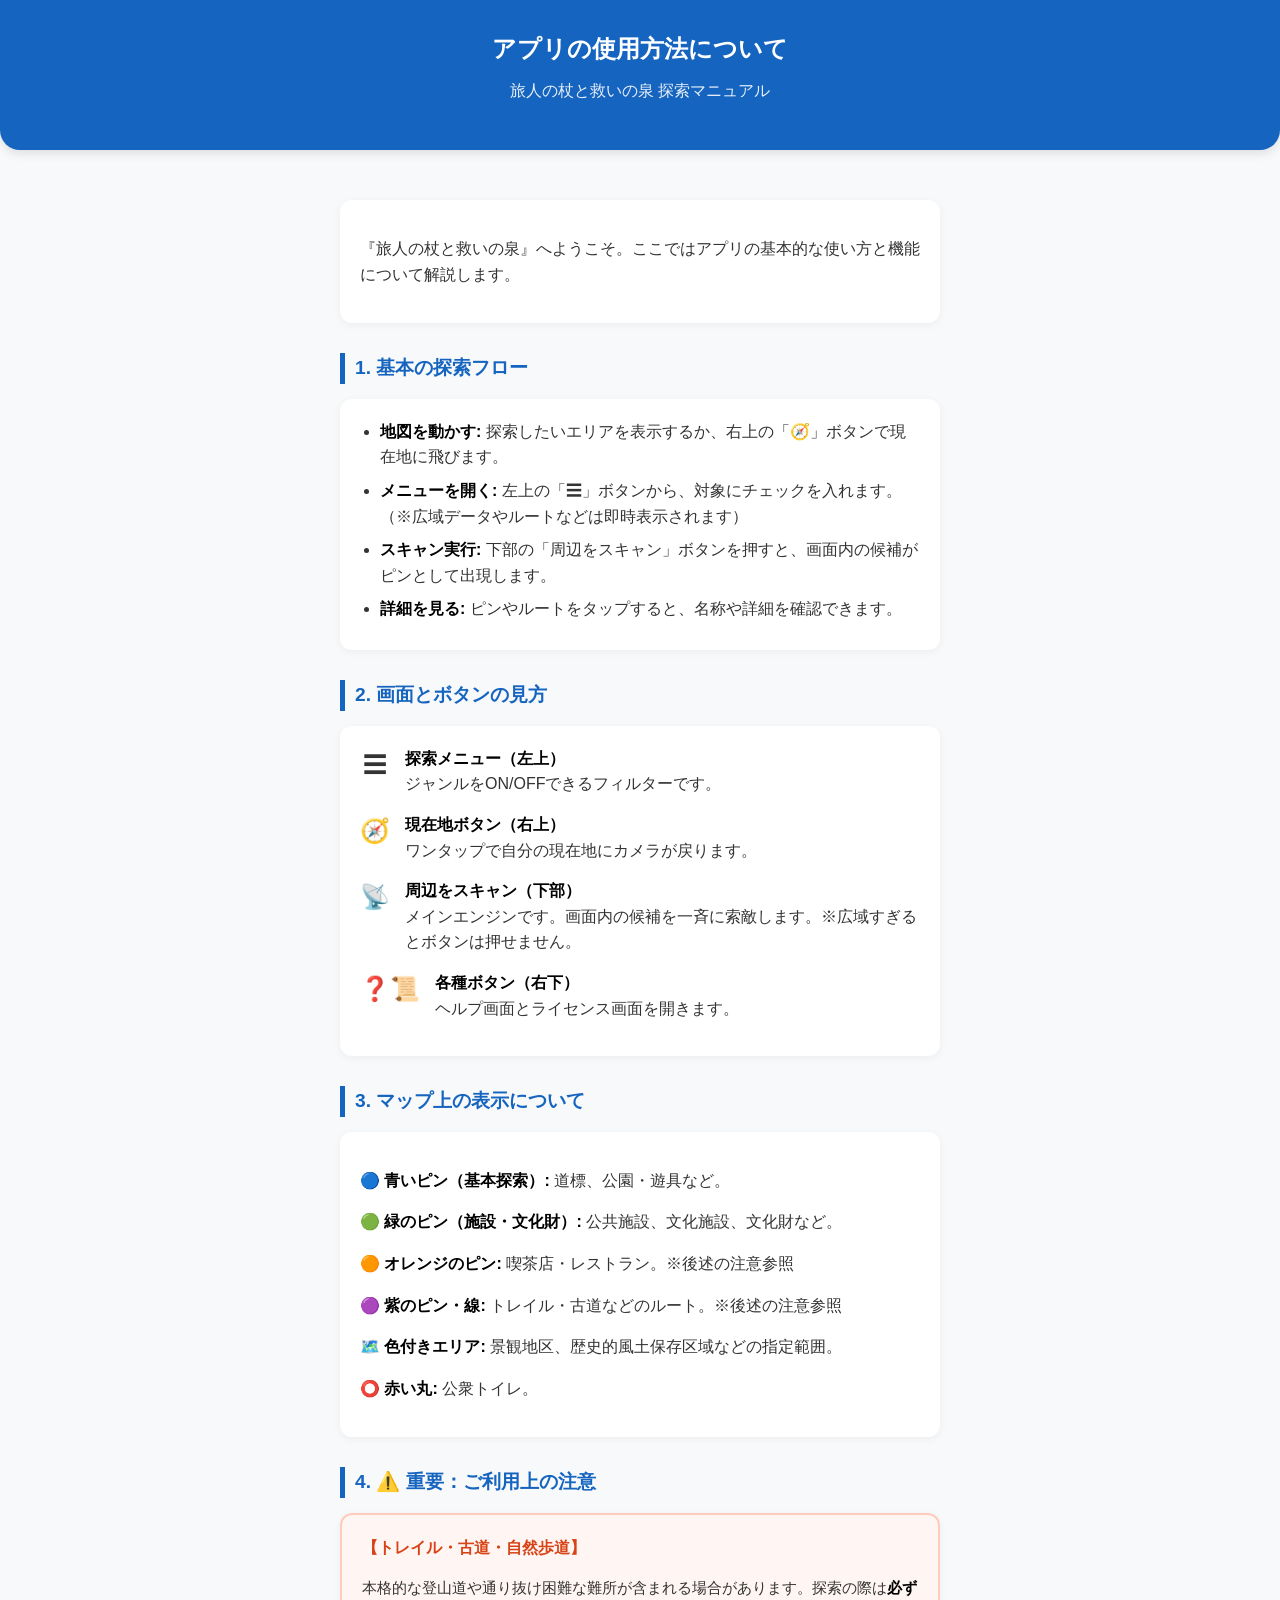
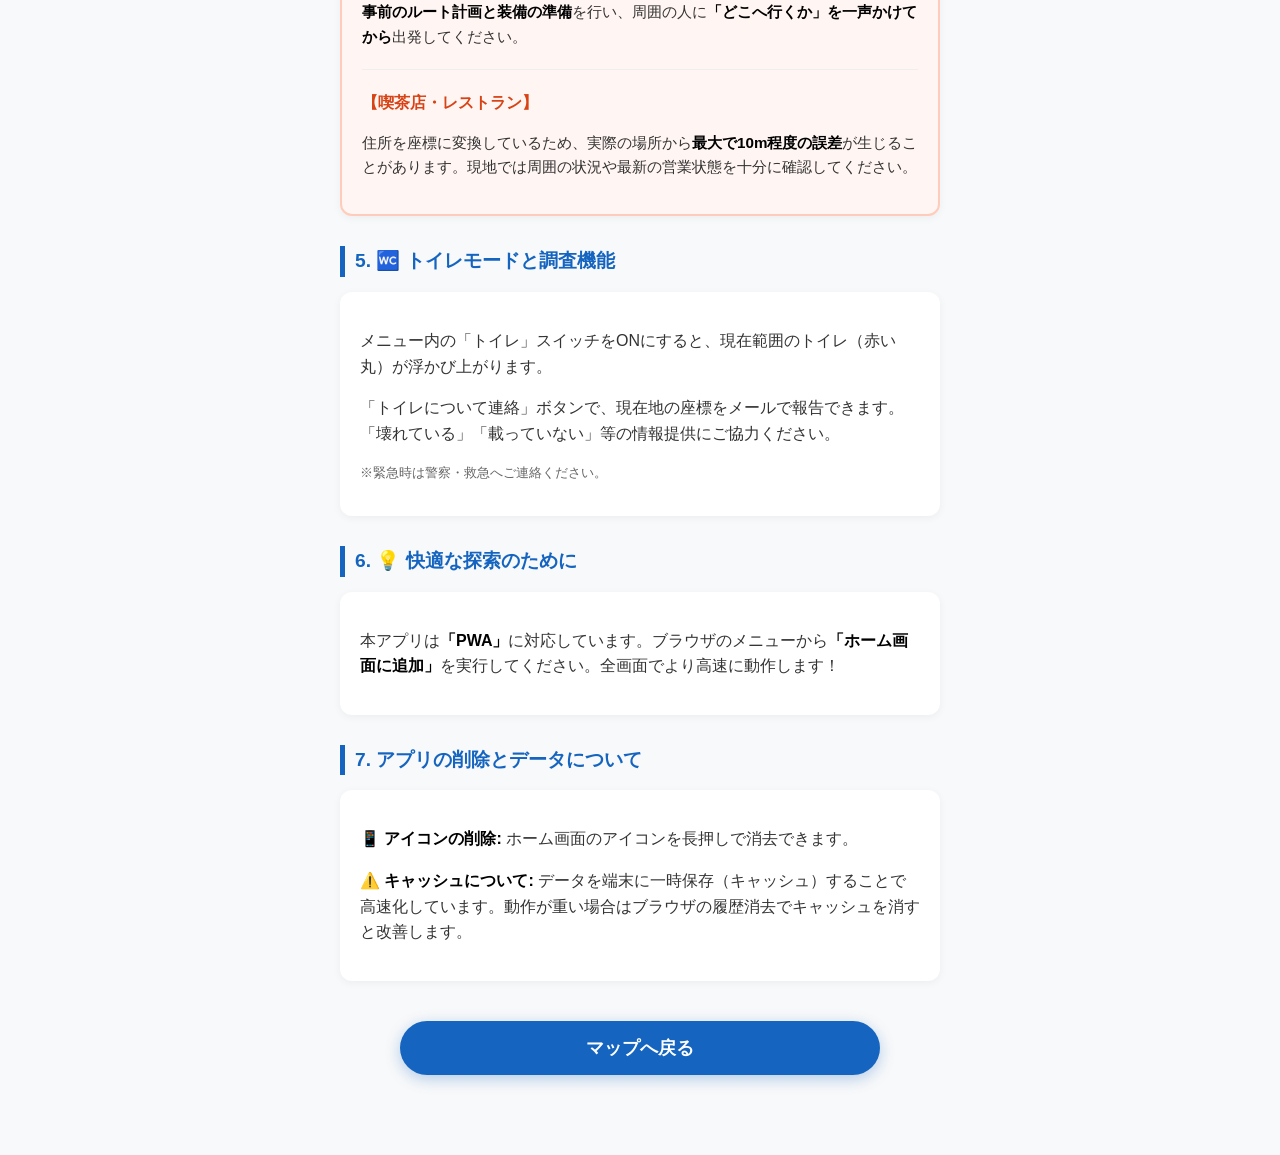
==== help.html @ 1cf86446 "Add files via upload" ====
<!DOCTYPE html>
<html lang="ja">
<head>
    <meta charset="UTF-8">
    <meta name="viewport" content="width=device-width, initial-scale=1.0, maximum-scale=1.0, user-scalable=no">
    <title>アプリの使用方法について - 旅人の杖と救いの泉</title>
    <style>
        :root {
            --primary-color: #1565C0;
            --accent-color: #E65100;
            --bg-color: #f8f9fa;
            --card-bg: #ffffff;
            --text-color: #333;
        }
        body {
            font-family: 'Helvetica Neue', Arial, 'Hiragino Kaku Gothic ProN', 'Hiragino Sans', Meiryo, sans-serif;
            line-height: 1.6;
            color: var(--text-color);
            background-color: var(--bg-color);
            margin: 0;
            padding: 0;
        }
        .container {
            max-width: 600px;
            margin: 0 auto;
            padding: 20px;
        }
        header {
            background-color: var(--primary-color);
            color: white;
            padding: 30px 20px;
            text-align: center;
            border-radius: 0 0 20px 20px;
            margin-bottom: 30px;
            box-shadow: 0 4px 10px rgba(0,0,0,0.1);
        }
        h1 { margin: 0; font-size: 1.5rem; }
        h2 {
            font-size: 1.2rem;
            color: var(--primary-color);
            border-left: 5px solid var(--primary-color);
            padding-left: 10px;
            margin-top: 30px;
            margin-bottom: 15px;
        }
        .card {
            background: var(--card-bg);
            padding: 20px;
            border-radius: 12px;
            box-shadow: 0 2px 8px rgba(0,0,0,0.05);
            margin-bottom: 20px;
        }
        .icon-box {
            display: flex;
            align-items: flex-start;
            margin-bottom: 15px;
        }
        .icon {
            font-size: 1.5rem;
            margin-right: 15px;
            min-width: 30px;
            text-align: center;
        }
        .warning-card {
            border: 2px solid #ffccbc;
            background-color: #fff5f2;
        }
        .warning-title {
            color: #d84315;
            font-weight: bold;
            display: flex;
            align-items: center;
            margin-bottom: 10px;
        }
        ul { padding-left: 20px; margin: 0; }
        li { margin-bottom: 8px; }
        b { color: #000; }
        
        .footer-btns {
            margin-top: 40px;
            padding-bottom: 60px;
            text-align: center;
        }
        .close-btn {
            background-color: var(--primary-color);
            color: white;
            border: none;
            padding: 15px 40px;
            font-size: 1.1rem;
            font-weight: bold;
            border-radius: 30px;
            cursor: pointer;
            box-shadow: 0 4px 15px rgba(21, 101, 192, 0.3);
            transition: transform 0.2s;
            width: 80%;
        }
        .close-btn:active { transform: scale(0.95); }
        
        hr { border: 0; border-top: 1px solid #eee; margin: 20px 0; }
    </style>
</head>
<body>

<header>
    <h1>アプリの使用方法について</h1>
    <p style="margin-top:10px; opacity: 0.9;">旅人の杖と救いの泉 探索マニュアル</p>
</header>

<div class="container">

    <div class="card">
        <p>『旅人の杖と救いの泉』へようこそ。ここではアプリの基本的な使い方と機能について解説します。</p>
    </div>

    <h2>1. 基本の探索フロー</h2>
    <div class="card">
        <ul>
            <li><b>地図を動かす:</b> 探索したいエリアを表示するか、右上の「🧭」ボタンで現在地に飛びます。</li>
            <li><b>メニューを開く:</b> 左上の「☰」ボタンから、対象にチェックを入れます。（※広域データやルートなどは即時表示されます）</li>
            <li><b>スキャン実行:</b> 下部の「周辺をスキャン」ボタンを押すと、画面内の候補がピンとして出現します。</li>
            <li><b>詳細を見る:</b> ピンやルートをタップすると、名称や詳細を確認できます。</li>
        </ul>
    </div>

    <h2>2. 画面とボタンの見方</h2>
    <div class="card">
        <div class="icon-box">
            <div class="icon">☰</div>
            <div><b>探索メニュー（左上）</b><br>ジャンルをON/OFFできるフィルターです。</div>
        </div>
        <div class="icon-box">
            <div class="icon">🧭</div>
            <div><b>現在地ボタン（右上）</b><br>ワンタップで自分の現在地にカメラが戻ります。</div>
        </div>
        <div class="icon-box">
            <div class="icon">📡</div>
            <div><b>周辺をスキャン（下部）</b><br>メインエンジンです。画面内の候補を一斉に索敵します。※広域すぎるとボタンは押せません。</div>
        </div>
        <div class="icon-box">
            <div class="icon">❓📜</div>
            <div><b>各種ボタン（右下）</b><br>ヘルプ画面とライセンス画面を開きます。</div>
        </div>
    </div>

    <h2>3. マップ上の表示について</h2>
    <div class="card">
        <p>🔵 <b>青いピン（基本探索）:</b> 道標、公園・遊具など。</p>
        <p>🟢 <b>緑のピン（施設・文化財）:</b> 公共施設、文化施設、文化財など。</p>
        <p>🟠 <b>オレンジのピン:</b> 喫茶店・レストラン。※後述の注意参照</p>
        <p>🟣 <b>紫のピン・線:</b> トレイル・古道などのルート。※後述の注意参照</p>
        <p>🗺️ <b>色付きエリア:</b> 景観地区、歴史的風土保存区域などの指定範囲。</p>
        <p>⭕ <b>赤い丸:</b> 公衆トイレ。</p>
    </div>

    <h2>4. ⚠️ 重要：ご利用上の注意</h2>
    <div class="card warning-card">
        <div class="warning-title">【トレイル・古道・自然歩道】</div>
        <p style="font-size: 0.95rem;">
            本格的な登山道や通り抜け困難な難所が含まれる場合があります。探索の際は<b>必ず事前のルート計画と装備の準備</b>を行い、周囲の人に<b>「どこへ行くか」を一声かけてから</b>出発してください。
        </p>
        <hr>
        <div class="warning-title">【喫茶店・レストラン】</div>
        <p style="font-size: 0.95rem;">
            住所を座標に変換しているため、実際の場所から<b>最大で10m程度の誤差</b>が生じることがあります。現地では周囲の状況や最新の営業状態を十分に確認してください。
        </p>
    </div>

    <h2>5. 🚾 トイレモードと調査機能</h2>
    <div class="card">
        <p>メニュー内の「トイレ」スイッチをONにすると、現在範囲のトイレ（赤い丸）が浮かび上がります。</p>
        <p>「トイレについて連絡」ボタンで、現在地の座標をメールで報告できます。「壊れている」「載っていない」等の情報提供にご協力ください。</p>
        <p style="font-size: 0.8rem; color: #666;">※緊急時は警察・救急へご連絡ください。</p>
    </div>

    <h2>6. 💡 快適な探索のために</h2>
    <div class="card">
        <p>本アプリは<b>「PWA」</b>に対応しています。ブラウザのメニューから<b>「ホーム画面に追加」</b>を実行してください。全画面でより高速に動作します！</p>
    </div>

    <h2>7. アプリの削除とデータについて</h2>
    <div class="card">
        <p><b>📱 アイコンの削除:</b> ホーム画面のアイコンを長押しで消去できます。</p>
        <p><b>⚠️ キャッシュについて:</b> データを端末に一時保存（キャッシュ）することで高速化しています。動作が重い場合はブラウザの履歴消去でキャッシュを消すと改善します。</p>
    </div>

    <div class="footer-btns">
        <button onclick="window.location.href='index.html';" class="close-btn">マップへ戻る</button>
    </div>

</div>

</body>
</html>
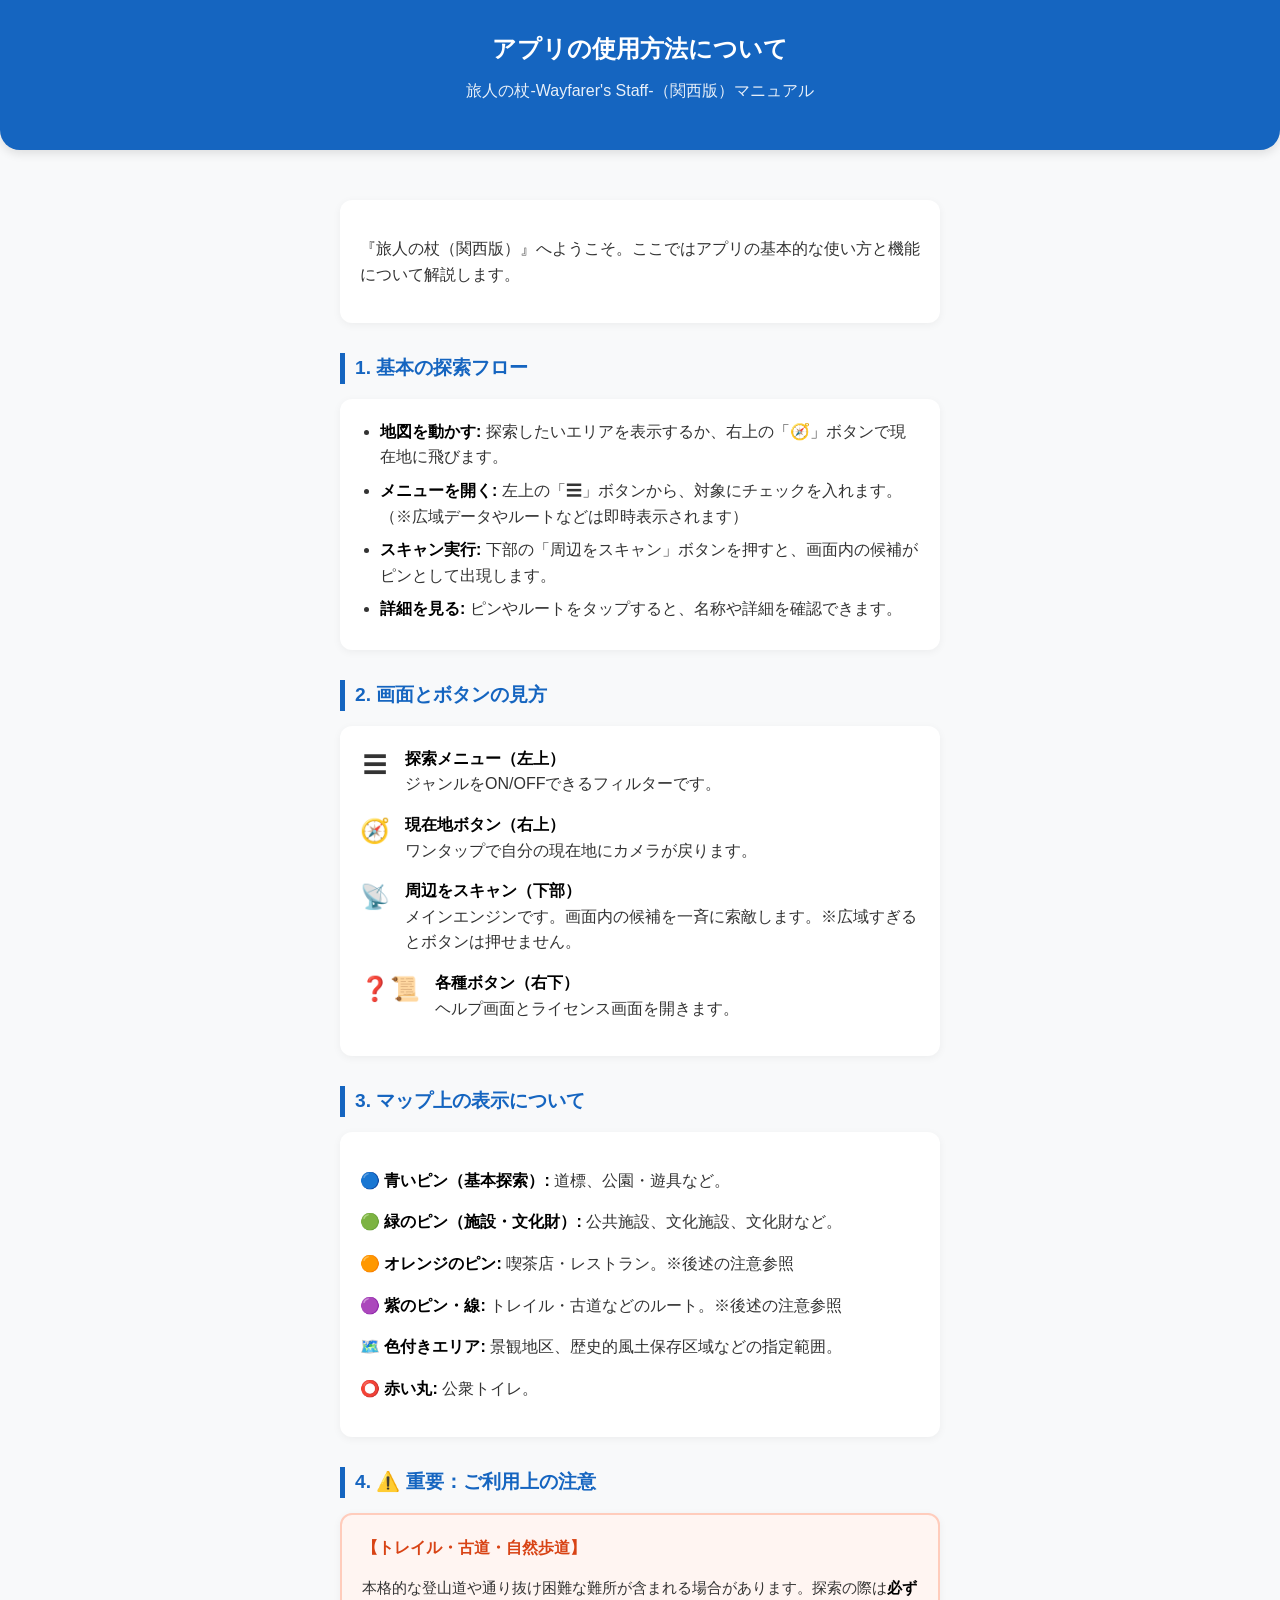
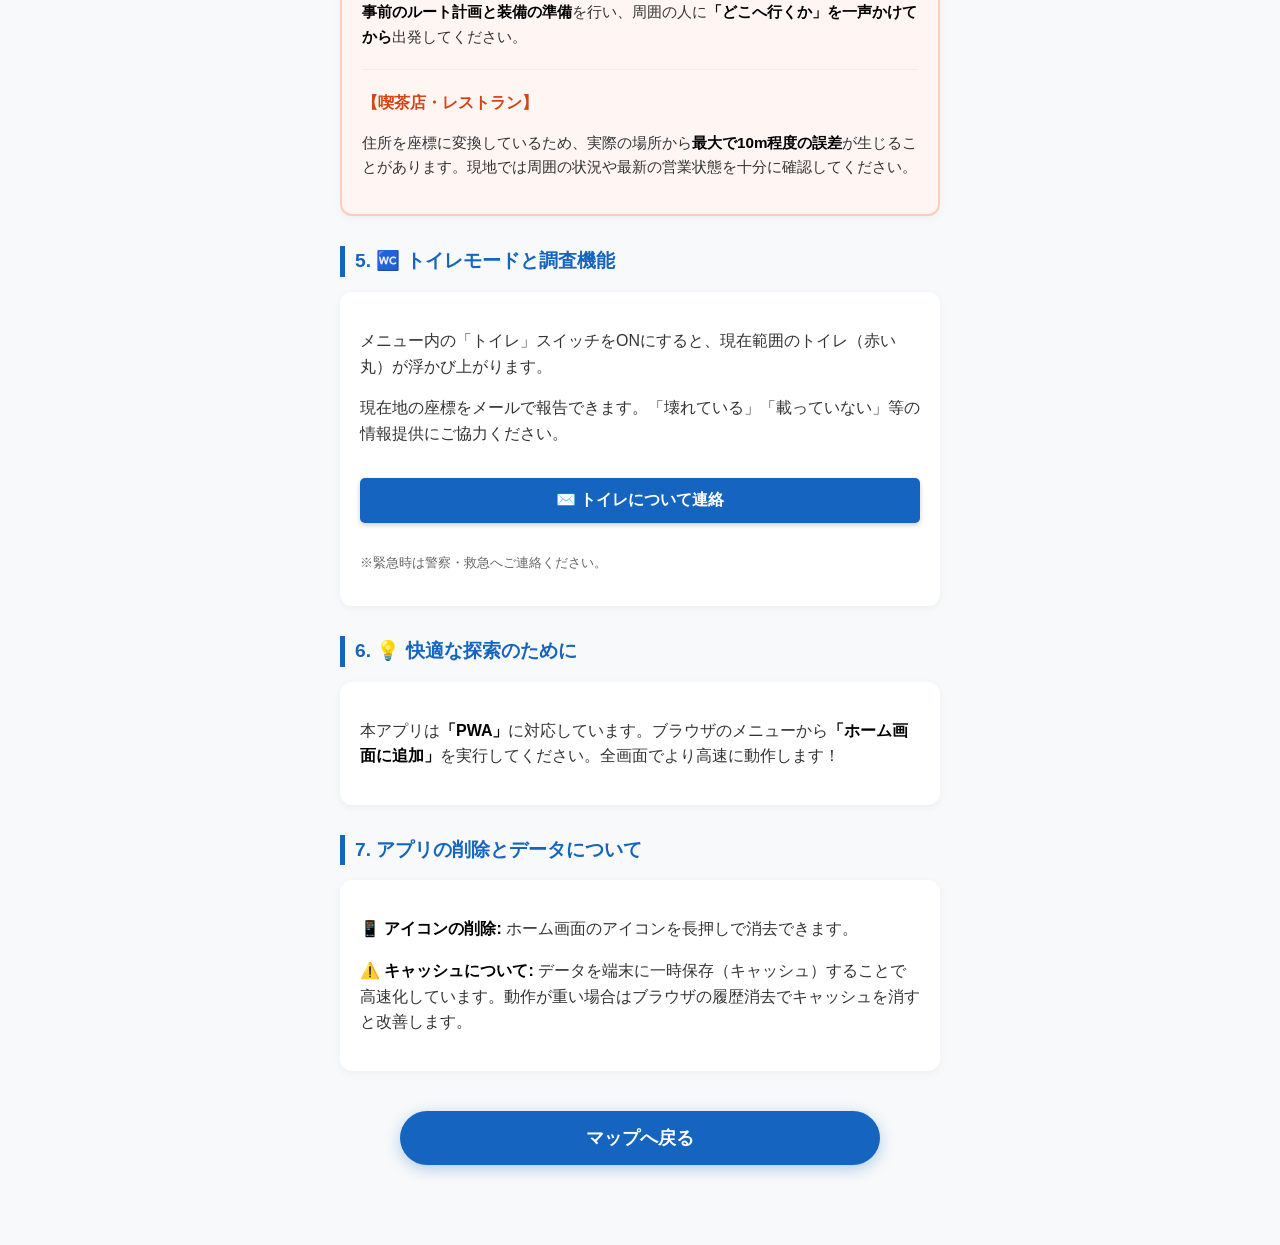
==== commit 25e0277a: "Update help.html" ====
--- a/help.html
+++ b/help.html
@@ -97,19 +97,36 @@
         .close-btn:active { transform: scale(0.95); }
         
         hr { border: 0; border-top: 1px solid #eee; margin: 20px 0; }
+
+        /* トイレ連絡ボタン用のCSS */
+        .contact-btn {
+            background-color: var(--primary-color);
+            color: white;
+            border: none;
+            padding: 12px 20px;
+            font-size: 1rem;
+            font-weight: bold;
+            border-radius: 5px;
+            cursor: pointer;
+            width: 100%;
+            margin: 15px 0;
+            box-shadow: 0 2px 5px rgba(0,0,0,0.2);
+            transition: background-color 0.2s;
+        }
+        .contact-btn:hover { background-color: #0d47a1; }
     </style>
 </head>
 <body>
 
 <header>
     <h1>アプリの使用方法について</h1>
-    <p style="margin-top:10px; opacity: 0.9;">旅人の杖と救いの泉 探索マニュアル</p>
+    <p style="margin-top:10px; opacity: 0.9;">旅人の杖-Wayfarer's Staff-（関西版）マニュアル</p>
 </header>
 
 <div class="container">
 
     <div class="card">
-        <p>『旅人の杖と救いの泉』へようこそ。ここではアプリの基本的な使い方と機能について解説します。</p>
+        <p>『旅人の杖（関西版）』へようこそ。ここではアプリの基本的な使い方と機能について解説します。</p>
     </div>
 
     <h2>1. 基本の探索フロー</h2>
@@ -168,8 +185,11 @@
     <h2>5. 🚾 トイレモードと調査機能</h2>
     <div class="card">
         <p>メニュー内の「トイレ」スイッチをONにすると、現在範囲のトイレ（赤い丸）が浮かび上がります。</p>
-        <p>「トイレについて連絡」ボタンで、現在地の座標をメールで報告できます。「壊れている」「載っていない」等の情報提供にご協力ください。</p>
-        <p style="font-size: 0.8rem; color: #666;">※緊急時は警察・救急へご連絡ください。</p>
+        
+        <p>現在地の座標をメールで報告できます。「壊れている」「載っていない」等の情報提供にご協力ください。</p>
+        <button id="toilet-contact-btn" class="contact-btn">✉️ トイレについて連絡</button>
+        
+        <p style="font-size: 0.8rem; color: #666; margin-top: 15px;">※緊急時は警察・救急へご連絡ください。</p>
     </div>
 
     <h2>6. 💡 快適な探索のために</h2>
@@ -189,5 +209,50 @@
 
 </div>
 
+<script>
+    document.getElementById('toilet-contact-btn').addEventListener('click', function() {
+        const btn = this;
+        // GPSが使えるかチェック
+        if ("geolocation" in navigator) {
+            btn.innerText = "🔄 座標を取得中...";
+            
+            navigator.geolocation.getCurrentPosition(
+                function(position) {
+                    // 座標の取得成功！
+                    const lat = position.coords.latitude;
+                    const lng = position.coords.longitude;
+                    
+                    // メールの件名と本文をセット
+                    const subject = encodeURIComponent("トイレ情報提供（旅人の杖 関西版）");
+                    const body = encodeURIComponent(
+                        "【トイレに関する情報提供】\n\n" +
+                        "現在地の座標：\n" +
+                        "緯度: " + lat + "\n" +
+                        "経度: " + lng + "\n\n" +
+                        "▼Googleマップで位置を確認\n" +
+                        "https://www.google.com/maps?q=" + lat + "," + lng + "\n\n" +
+                        "状況を下記にご記入ください：\n" +
+                        "（例：トイレが閉鎖されている、新しいトイレがある、など）\n\n"
+                    );
+                    
+                    // メールアプリを起動！
+                    window.location.href = "mailto:information.app.excellent@gmail.com?subject=" + subject + "&body=" + body;
+                    
+                    // ボタンのテキストを戻す
+                    btn.innerText = "✉️ トイレについて連絡";
+                },
+                function(error) {
+                    // エラー処理
+                    alert("位置情報が取得できませんでした。端末の設定で位置情報サービスがオンになっているか確認してください。");
+                    btn.innerText = "✉️ トイレについて連絡";
+                },
+                { enableHighAccuracy: true, timeout: 10000, maximumAge: 0 } // 高精度で取得
+            );
+        } else {
+            alert("お使いのブラウザは位置情報に対応していません。");
+        }
+    });
+</script>
+
 </body>
 </html>
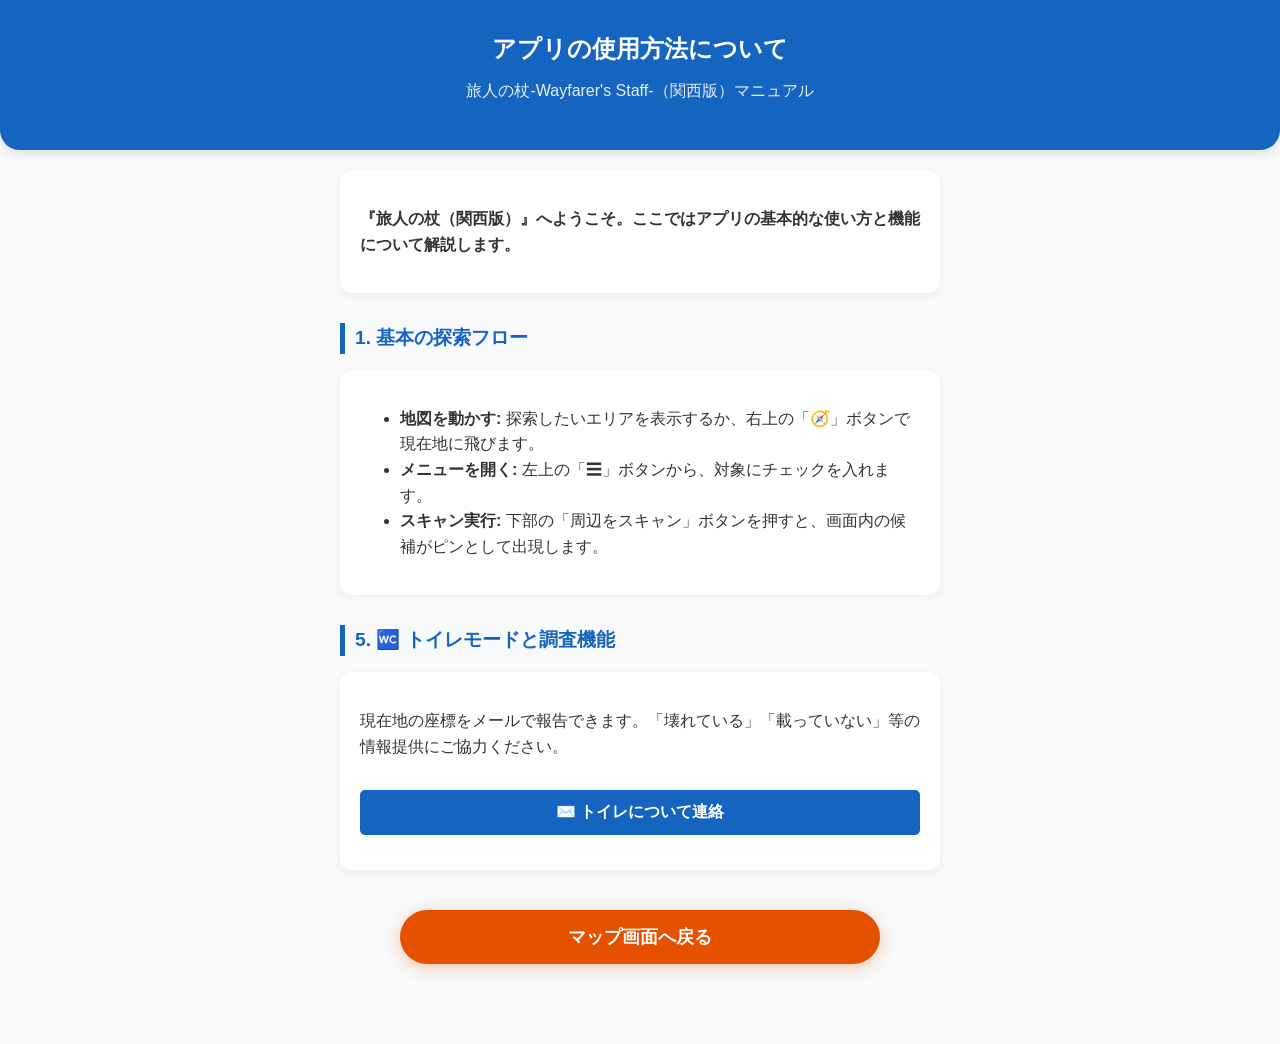
==== commit 51e01e18: "Update help.html" ====
--- a/help.html
+++ b/help.html
@@ -5,115 +5,18 @@
     <meta name="viewport" content="width=device-width, initial-scale=1.0, maximum-scale=1.0, user-scalable=no">
     <title>アプリの使用方法について - 旅人の杖と救いの泉</title>
     <style>
-        :root {
-            --primary-color: #1565C0;
-            --accent-color: #E65100;
-            --bg-color: #f8f9fa;
-            --card-bg: #ffffff;
-            --text-color: #333;
-        }
-        body {
-            font-family: 'Helvetica Neue', Arial, 'Hiragino Kaku Gothic ProN', 'Hiragino Sans', Meiryo, sans-serif;
-            line-height: 1.6;
-            color: var(--text-color);
-            background-color: var(--bg-color);
-            margin: 0;
-            padding: 0;
-        }
-        .container {
-            max-width: 600px;
-            margin: 0 auto;
-            padding: 20px;
-        }
-        header {
-            background-color: var(--primary-color);
-            color: white;
-            padding: 30px 20px;
-            text-align: center;
-            border-radius: 0 0 20px 20px;
-            margin-bottom: 30px;
-            box-shadow: 0 4px 10px rgba(0,0,0,0.1);
-        }
+        :root { --primary-color: #1565C0; --accent-color: #E65100; --bg-color: #f8f9fa; --card-bg: #ffffff; --text-color: #333; }
+        body { font-family: 'Helvetica Neue', Arial, sans-serif; line-height: 1.6; color: var(--text-color); background-color: var(--bg-color); margin: 0; padding: 0; }
+        .container { max-width: 600px; margin: 0 auto; padding: 20px; }
+        header { background-color: var(--primary-color); color: white; padding: 30px 20px; text-align: center; border-radius: 0 0 20px 20px; box-shadow: 0 4px 10px rgba(0,0,0,0.1); }
         h1 { margin: 0; font-size: 1.5rem; }
-        h2 {
-            font-size: 1.2rem;
-            color: var(--primary-color);
-            border-left: 5px solid var(--primary-color);
-            padding-left: 10px;
-            margin-top: 30px;
-            margin-bottom: 15px;
-        }
-        .card {
-            background: var(--card-bg);
-            padding: 20px;
-            border-radius: 12px;
-            box-shadow: 0 2px 8px rgba(0,0,0,0.05);
-            margin-bottom: 20px;
-        }
-        .icon-box {
-            display: flex;
-            align-items: flex-start;
-            margin-bottom: 15px;
-        }
-        .icon {
-            font-size: 1.5rem;
-            margin-right: 15px;
-            min-width: 30px;
-            text-align: center;
-        }
-        .warning-card {
-            border: 2px solid #ffccbc;
-            background-color: #fff5f2;
-        }
-        .warning-title {
-            color: #d84315;
-            font-weight: bold;
-            display: flex;
-            align-items: center;
-            margin-bottom: 10px;
-        }
-        ul { padding-left: 20px; margin: 0; }
-        li { margin-bottom: 8px; }
-        b { color: #000; }
-        
-        .footer-btns {
-            margin-top: 40px;
-            padding-bottom: 60px;
-            text-align: center;
-        }
-        .close-btn {
-            background-color: var(--primary-color);
-            color: white;
-            border: none;
-            padding: 15px 40px;
-            font-size: 1.1rem;
-            font-weight: bold;
-            border-radius: 30px;
-            cursor: pointer;
-            box-shadow: 0 4px 15px rgba(21, 101, 192, 0.3);
-            transition: transform 0.2s;
-            width: 80%;
-        }
-        .close-btn:active { transform: scale(0.95); }
-        
-        hr { border: 0; border-top: 1px solid #eee; margin: 20px 0; }
-
-        /* トイレ連絡ボタン用のCSS */
-        .contact-btn {
-            background-color: var(--primary-color);
-            color: white;
-            border: none;
-            padding: 12px 20px;
-            font-size: 1rem;
-            font-weight: bold;
-            border-radius: 5px;
-            cursor: pointer;
-            width: 100%;
-            margin: 15px 0;
-            box-shadow: 0 2px 5px rgba(0,0,0,0.2);
-            transition: background-color 0.2s;
-        }
-        .contact-btn:hover { background-color: #0d47a1; }
+        h2 { font-size: 1.2rem; color: var(--primary-color); border-left: 5px solid var(--primary-color); padding-left: 10px; margin-top: 30px; }
+        .card { background: var(--card-bg); padding: 20px; border-radius: 12px; box-shadow: 0 2px 8px rgba(0,0,0,0.05); margin-bottom: 20px; }
+        .warning-card { border: 2px solid #ffccbc; background-color: #fff5f2; }
+        .contact-btn { background-color: var(--primary-color); color: white; border: none; padding: 12px 20px; font-size: 1rem; font-weight: bold; border-radius: 5px; cursor: pointer; width: 100%; margin: 15px 0; }
+        .footer-btns { margin-top: 40px; padding-bottom: 60px; text-align: center; }
+        /* 🚨 マップへ直で戻るための特別なボタンデザイン */
+        .close-btn { background-color: var(--accent-color); color: white; border: none; padding: 15px 40px; font-size: 1.1rem; font-weight: bold; border-radius: 30px; cursor: pointer; box-shadow: 0 4px 15px rgba(230, 81, 0, 0.3); width: 80%; }
     </style>
 </head>
 <body>
@@ -124,132 +27,42 @@
 </header>
 
 <div class="container">
-
     <div class="card">
-        <p>『旅人の杖（関西版）』へようこそ。ここではアプリの基本的な使い方と機能について解説します。</p>
+        <p><b>『旅人の杖（関西版）』へようこそ。ここではアプリの基本的な使い方と機能について解説します。</b></p>
     </div>
 
     <h2>1. 基本の探索フロー</h2>
     <div class="card">
         <ul>
             <li><b>地図を動かす:</b> 探索したいエリアを表示するか、右上の「🧭」ボタンで現在地に飛びます。</li>
-            <li><b>メニューを開く:</b> 左上の「☰」ボタンから、対象にチェックを入れます。（※広域データやルートなどは即時表示されます）</li>
+            <li><b>メニューを開く:</b> 左上の「☰」ボタンから、対象にチェックを入れます。</li>
             <li><b>スキャン実行:</b> 下部の「周辺をスキャン」ボタンを押すと、画面内の候補がピンとして出現します。</li>
-            <li><b>詳細を見る:</b> ピンやルートをタップすると、名称や詳細を確認できます。</li>
         </ul>
-    </div>
-
-    <h2>2. 画面とボタンの見方</h2>
-    <div class="card">
-        <div class="icon-box">
-            <div class="icon">☰</div>
-            <div><b>探索メニュー（左上）</b><br>ジャンルをON/OFFできるフィルターです。</div>
-        </div>
-        <div class="icon-box">
-            <div class="icon">🧭</div>
-            <div><b>現在地ボタン（右上）</b><br>ワンタップで自分の現在地にカメラが戻ります。</div>
-        </div>
-        <div class="icon-box">
-            <div class="icon">📡</div>
-            <div><b>周辺をスキャン（下部）</b><br>メインエンジンです。画面内の候補を一斉に索敵します。※広域すぎるとボタンは押せません。</div>
-        </div>
-        <div class="icon-box">
-            <div class="icon">❓📜</div>
-            <div><b>各種ボタン（右下）</b><br>ヘルプ画面とライセンス画面を開きます。</div>
-        </div>
-    </div>
-
-    <h2>3. マップ上の表示について</h2>
-    <div class="card">
-        <p>🔵 <b>青いピン（基本探索）:</b> 道標、公園・遊具など。</p>
-        <p>🟢 <b>緑のピン（施設・文化財）:</b> 公共施設、文化施設、文化財など。</p>
-        <p>🟠 <b>オレンジのピン:</b> 喫茶店・レストラン。※後述の注意参照</p>
-        <p>🟣 <b>紫のピン・線:</b> トレイル・古道などのルート。※後述の注意参照</p>
-        <p>🗺️ <b>色付きエリア:</b> 景観地区、歴史的風土保存区域などの指定範囲。</p>
-        <p>⭕ <b>赤い丸:</b> 公衆トイレ。</p>
-    </div>
-
-    <h2>4. ⚠️ 重要：ご利用上の注意</h2>
-    <div class="card warning-card">
-        <div class="warning-title">【トレイル・古道・自然歩道】</div>
-        <p style="font-size: 0.95rem;">
-            本格的な登山道や通り抜け困難な難所が含まれる場合があります。探索の際は<b>必ず事前のルート計画と装備の準備</b>を行い、周囲の人に<b>「どこへ行くか」を一声かけてから</b>出発してください。
-        </p>
-        <hr>
-        <div class="warning-title">【喫茶店・レストラン】</div>
-        <p style="font-size: 0.95rem;">
-            住所を座標に変換しているため、実際の場所から<b>最大で10m程度の誤差</b>が生じることがあります。現地では周囲の状況や最新の営業状態を十分に確認してください。
-        </p>
     </div>
 
     <h2>5. 🚾 トイレモードと調査機能</h2>
     <div class="card">
-        <p>メニュー内の「トイレ」スイッチをONにすると、現在範囲のトイレ（赤い丸）が浮かび上がります。</p>
-        
         <p>現在地の座標をメールで報告できます。「壊れている」「載っていない」等の情報提供にご協力ください。</p>
         <button id="toilet-contact-btn" class="contact-btn">✉️ トイレについて連絡</button>
-        
-        <p style="font-size: 0.8rem; color: #666; margin-top: 15px;">※緊急時は警察・救急へご連絡ください。</p>
-    </div>
-
-    <h2>6. 💡 快適な探索のために</h2>
-    <div class="card">
-        <p>本アプリは<b>「PWA」</b>に対応しています。ブラウザのメニューから<b>「ホーム画面に追加」</b>を実行してください。全画面でより高速に動作します！</p>
-    </div>
-
-    <h2>7. アプリの削除とデータについて</h2>
-    <div class="card">
-        <p><b>📱 アイコンの削除:</b> ホーム画面のアイコンを長押しで消去できます。</p>
-        <p><b>⚠️ キャッシュについて:</b> データを端末に一時保存（キャッシュ）することで高速化しています。動作が重い場合はブラウザの履歴消去でキャッシュを消すと改善します。</p>
     </div>
 
     <div class="footer-btns">
-        <button onclick="window.location.href='index.html';" class="close-btn">マップへ戻る</button>
+        <button onclick="window.location.href='index.html?skip=1';" class="close-btn">マップ画面へ戻る</button>
     </div>
-
 </div>
 
 <script>
     document.getElementById('toilet-contact-btn').addEventListener('click', function() {
         const btn = this;
-        // GPSが使えるかチェック
         if ("geolocation" in navigator) {
             btn.innerText = "🔄 座標を取得中...";
-            
-            navigator.geolocation.getCurrentPosition(
-                function(position) {
-                    // 座標の取得成功！
-                    const lat = position.coords.latitude;
-                    const lng = position.coords.longitude;
-                    
-                    // メールの件名と本文をセット
-                    const subject = encodeURIComponent("トイレ情報提供（旅人の杖 関西版）");
-                    const body = encodeURIComponent(
-                        "【トイレに関する情報提供】\n\n" +
-                        "現在地の座標：\n" +
-                        "緯度: " + lat + "\n" +
-                        "経度: " + lng + "\n\n" +
-                        "▼Googleマップで位置を確認\n" +
-                        "https://www.google.com/maps?q=" + lat + "," + lng + "\n\n" +
-                        "状況を下記にご記入ください：\n" +
-                        "（例：トイレが閉鎖されている、新しいトイレがある、など）\n\n"
-                    );
-                    
-                    // メールアプリを起動！
-                    window.location.href = "mailto:information.app.excellent@gmail.com?subject=" + subject + "&body=" + body;
-                    
-                    // ボタンのテキストを戻す
-                    btn.innerText = "✉️ トイレについて連絡";
-                },
-                function(error) {
-                    // エラー処理
-                    alert("位置情報が取得できませんでした。端末の設定で位置情報サービスがオンになっているか確認してください。");
-                    btn.innerText = "✉️ トイレについて連絡";
-                },
-                { enableHighAccuracy: true, timeout: 10000, maximumAge: 0 } // 高精度で取得
-            );
-        } else {
-            alert("お使いのブラウザは位置情報に対応していません。");
+            navigator.geolocation.getCurrentPosition(function(position) {
+                const lat = position.coords.latitude; const lng = position.coords.longitude;
+                const subject = encodeURIComponent("トイレ情報提供（旅人の杖 関西版）");
+                const body = encodeURIComponent("現在地の座標：\n緯度: " + lat + "\n経度: " + lng + "\n\nhttps://www.google.com/maps?q=" + lat + "," + lng + "\n\n状況を下記にご記入ください：\n");
+                window.location.href = "mailto:information.app.excellent@gmail.com?subject=" + subject + "&body=" + body;
+                btn.innerText = "✉️ トイレについて連絡";
+            }, function() { alert("位置情報が取得できませんでした。"); btn.innerText = "✉️ トイレについて連絡"; });
         }
     });
 </script>
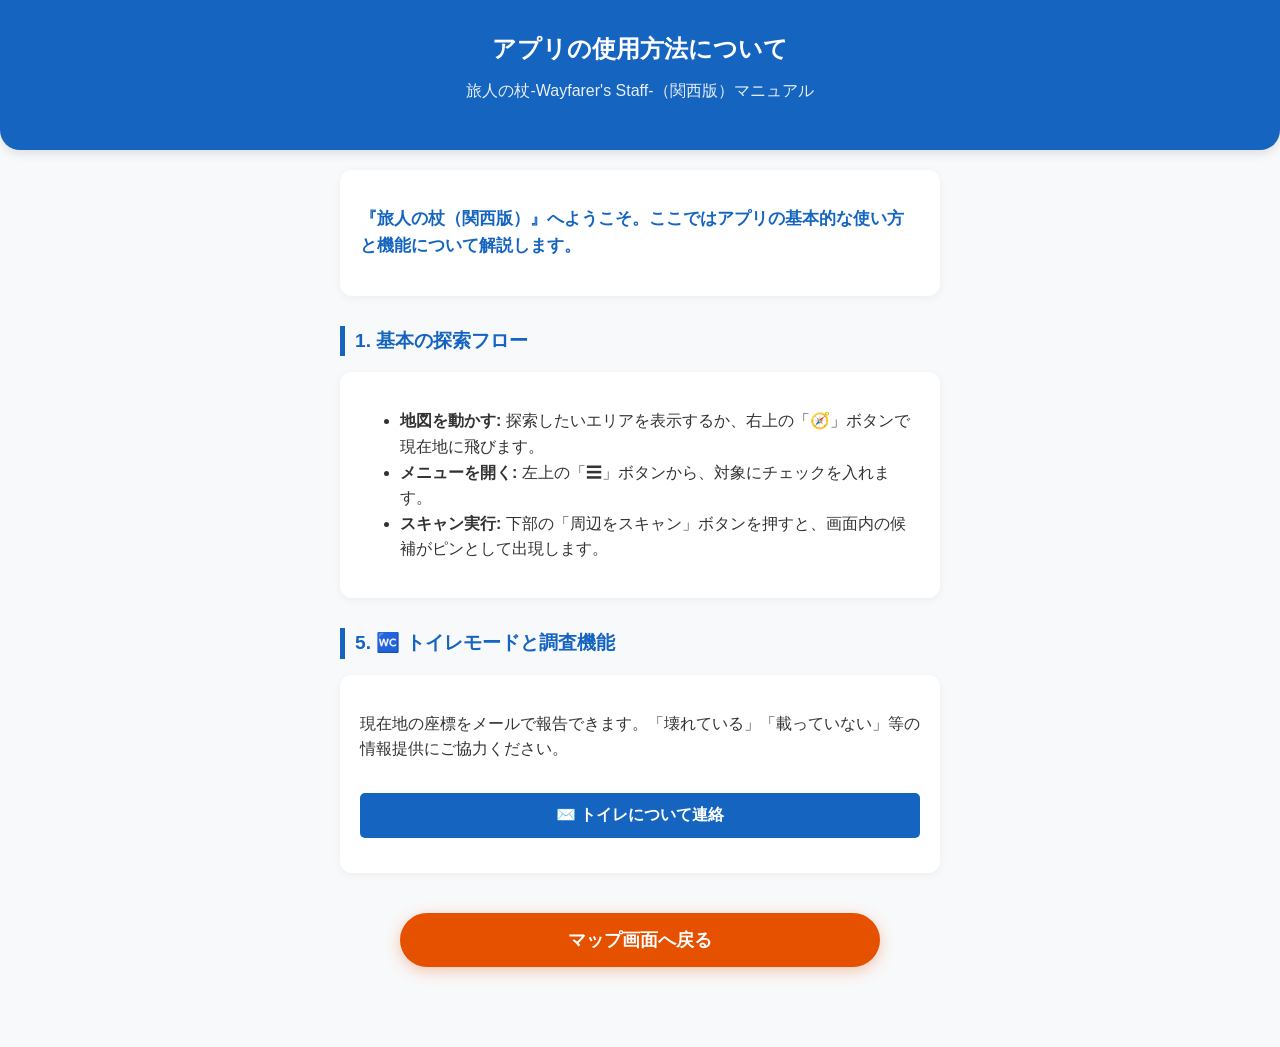
==== commit 32238991: "Update help.html" ====
--- a/help.html
+++ b/help.html
@@ -15,7 +15,6 @@
         .warning-card { border: 2px solid #ffccbc; background-color: #fff5f2; }
         .contact-btn { background-color: var(--primary-color); color: white; border: none; padding: 12px 20px; font-size: 1rem; font-weight: bold; border-radius: 5px; cursor: pointer; width: 100%; margin: 15px 0; }
         .footer-btns { margin-top: 40px; padding-bottom: 60px; text-align: center; }
-        /* 🚨 マップへ直で戻るための特別なボタンデザイン */
         .close-btn { background-color: var(--accent-color); color: white; border: none; padding: 15px 40px; font-size: 1.1rem; font-weight: bold; border-radius: 30px; cursor: pointer; box-shadow: 0 4px 15px rgba(230, 81, 0, 0.3); width: 80%; }
     </style>
 </head>
@@ -28,7 +27,7 @@
 
 <div class="container">
     <div class="card">
-        <p><b>『旅人の杖（関西版）』へようこそ。ここではアプリの基本的な使い方と機能について解説します。</b></p>
+        <p><strong style="font-size: 1.05rem; color: var(--primary-color); font-weight: 900;">『旅人の杖（関西版）』へようこそ。ここではアプリの基本的な使い方と機能について解説します。</strong></p>
     </div>
 
     <h2>1. 基本の探索フロー</h2>
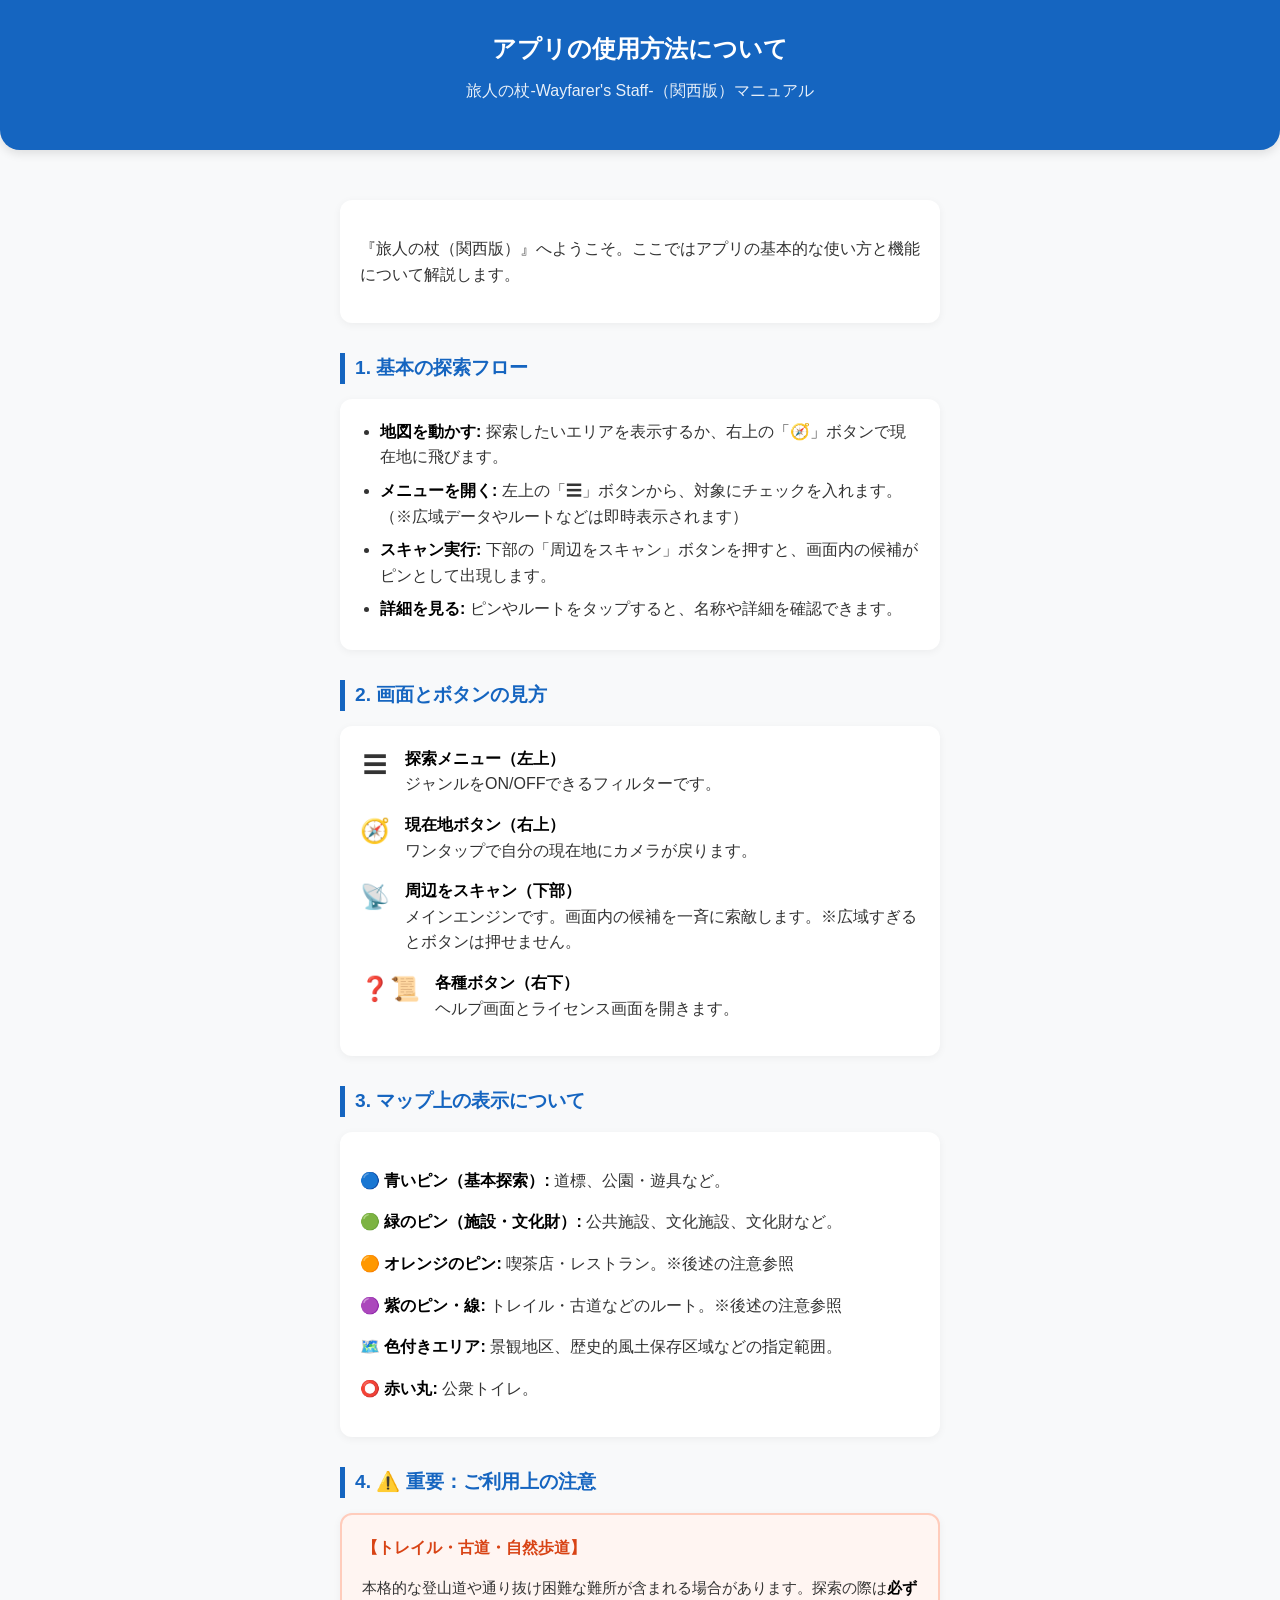
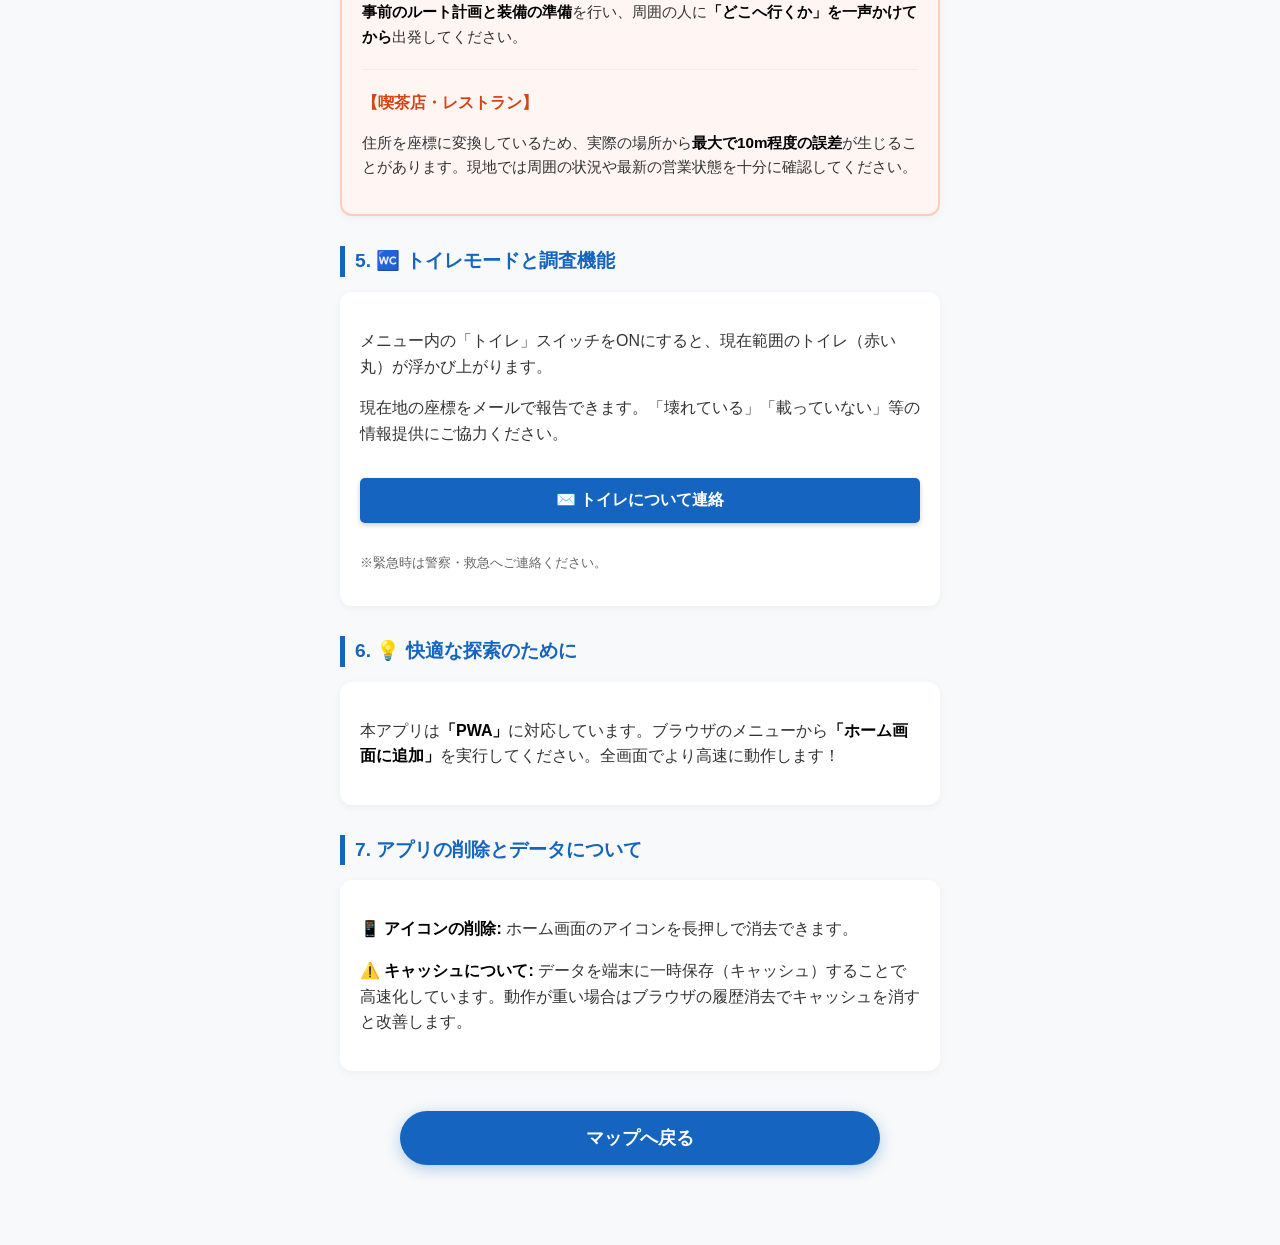
==== commit 77c9fca6: "Update help.html" ====
--- a/help.html
+++ b/help.html
@@ -5,17 +5,115 @@
     <meta name="viewport" content="width=device-width, initial-scale=1.0, maximum-scale=1.0, user-scalable=no">
     <title>アプリの使用方法について - 旅人の杖と救いの泉</title>
     <style>
-        :root { --primary-color: #1565C0; --accent-color: #E65100; --bg-color: #f8f9fa; --card-bg: #ffffff; --text-color: #333; }
-        body { font-family: 'Helvetica Neue', Arial, sans-serif; line-height: 1.6; color: var(--text-color); background-color: var(--bg-color); margin: 0; padding: 0; }
-        .container { max-width: 600px; margin: 0 auto; padding: 20px; }
-        header { background-color: var(--primary-color); color: white; padding: 30px 20px; text-align: center; border-radius: 0 0 20px 20px; box-shadow: 0 4px 10px rgba(0,0,0,0.1); }
+        :root {
+            --primary-color: #1565C0;
+            --accent-color: #E65100;
+            --bg-color: #f8f9fa;
+            --card-bg: #ffffff;
+            --text-color: #333;
+        }
+        body {
+            font-family: 'Helvetica Neue', Arial, 'Hiragino Kaku Gothic ProN', 'Hiragino Sans', Meiryo, sans-serif;
+            line-height: 1.6;
+            color: var(--text-color);
+            background-color: var(--bg-color);
+            margin: 0;
+            padding: 0;
+        }
+        .container {
+            max-width: 600px;
+            margin: 0 auto;
+            padding: 20px;
+        }
+        header {
+            background-color: var(--primary-color);
+            color: white;
+            padding: 30px 20px;
+            text-align: center;
+            border-radius: 0 0 20px 20px;
+            margin-bottom: 30px;
+            box-shadow: 0 4px 10px rgba(0,0,0,0.1);
+        }
         h1 { margin: 0; font-size: 1.5rem; }
-        h2 { font-size: 1.2rem; color: var(--primary-color); border-left: 5px solid var(--primary-color); padding-left: 10px; margin-top: 30px; }
-        .card { background: var(--card-bg); padding: 20px; border-radius: 12px; box-shadow: 0 2px 8px rgba(0,0,0,0.05); margin-bottom: 20px; }
-        .warning-card { border: 2px solid #ffccbc; background-color: #fff5f2; }
-        .contact-btn { background-color: var(--primary-color); color: white; border: none; padding: 12px 20px; font-size: 1rem; font-weight: bold; border-radius: 5px; cursor: pointer; width: 100%; margin: 15px 0; }
-        .footer-btns { margin-top: 40px; padding-bottom: 60px; text-align: center; }
-        .close-btn { background-color: var(--accent-color); color: white; border: none; padding: 15px 40px; font-size: 1.1rem; font-weight: bold; border-radius: 30px; cursor: pointer; box-shadow: 0 4px 15px rgba(230, 81, 0, 0.3); width: 80%; }
+        h2 {
+            font-size: 1.2rem;
+            color: var(--primary-color);
+            border-left: 5px solid var(--primary-color);
+            padding-left: 10px;
+            margin-top: 30px;
+            margin-bottom: 15px;
+        }
+        .card {
+            background: var(--card-bg);
+            padding: 20px;
+            border-radius: 12px;
+            box-shadow: 0 2px 8px rgba(0,0,0,0.05);
+            margin-bottom: 20px;
+        }
+        .icon-box {
+            display: flex;
+            align-items: flex-start;
+            margin-bottom: 15px;
+        }
+        .icon {
+            font-size: 1.5rem;
+            margin-right: 15px;
+            min-width: 30px;
+            text-align: center;
+        }
+        .warning-card {
+            border: 2px solid #ffccbc;
+            background-color: #fff5f2;
+        }
+        .warning-title {
+            color: #d84315;
+            font-weight: bold;
+            display: flex;
+            align-items: center;
+            margin-bottom: 10px;
+        }
+        ul { padding-left: 20px; margin: 0; }
+        li { margin-bottom: 8px; }
+        b { color: #000; }
+        
+        .footer-btns {
+            margin-top: 40px;
+            padding-bottom: 60px;
+            text-align: center;
+        }
+        .close-btn {
+            background-color: var(--primary-color);
+            color: white;
+            border: none;
+            padding: 15px 40px;
+            font-size: 1.1rem;
+            font-weight: bold;
+            border-radius: 30px;
+            cursor: pointer;
+            box-shadow: 0 4px 15px rgba(21, 101, 192, 0.3);
+            transition: transform 0.2s;
+            width: 80%;
+        }
+        .close-btn:active { transform: scale(0.95); }
+        
+        hr { border: 0; border-top: 1px solid #eee; margin: 20px 0; }
+
+        /* トイレ連絡ボタン用のCSS */
+        .contact-btn {
+            background-color: var(--primary-color);
+            color: white;
+            border: none;
+            padding: 12px 20px;
+            font-size: 1rem;
+            font-weight: bold;
+            border-radius: 5px;
+            cursor: pointer;
+            width: 100%;
+            margin: 15px 0;
+            box-shadow: 0 2px 5px rgba(0,0,0,0.2);
+            transition: background-color 0.2s;
+        }
+        .contact-btn:hover { background-color: #0d47a1; }
     </style>
 </head>
 <body>
@@ -26,42 +124,132 @@
 </header>
 
 <div class="container">
-    <div class="card">
-        <p><strong style="font-size: 1.05rem; color: var(--primary-color); font-weight: 900;">『旅人の杖（関西版）』へようこそ。ここではアプリの基本的な使い方と機能について解説します。</strong></p>
+
+    <div class="card">
+        <p>『旅人の杖（関西版）』へようこそ。ここではアプリの基本的な使い方と機能について解説します。</p>
     </div>
 
     <h2>1. 基本の探索フロー</h2>
     <div class="card">
         <ul>
             <li><b>地図を動かす:</b> 探索したいエリアを表示するか、右上の「🧭」ボタンで現在地に飛びます。</li>
-            <li><b>メニューを開く:</b> 左上の「☰」ボタンから、対象にチェックを入れます。</li>
+            <li><b>メニューを開く:</b> 左上の「☰」ボタンから、対象にチェックを入れます。（※広域データやルートなどは即時表示されます）</li>
             <li><b>スキャン実行:</b> 下部の「周辺をスキャン」ボタンを押すと、画面内の候補がピンとして出現します。</li>
+            <li><b>詳細を見る:</b> ピンやルートをタップすると、名称や詳細を確認できます。</li>
         </ul>
     </div>
 
+    <h2>2. 画面とボタンの見方</h2>
+    <div class="card">
+        <div class="icon-box">
+            <div class="icon">☰</div>
+            <div><b>探索メニュー（左上）</b><br>ジャンルをON/OFFできるフィルターです。</div>
+        </div>
+        <div class="icon-box">
+            <div class="icon">🧭</div>
+            <div><b>現在地ボタン（右上）</b><br>ワンタップで自分の現在地にカメラが戻ります。</div>
+        </div>
+        <div class="icon-box">
+            <div class="icon">📡</div>
+            <div><b>周辺をスキャン（下部）</b><br>メインエンジンです。画面内の候補を一斉に索敵します。※広域すぎるとボタンは押せません。</div>
+        </div>
+        <div class="icon-box">
+            <div class="icon">❓📜</div>
+            <div><b>各種ボタン（右下）</b><br>ヘルプ画面とライセンス画面を開きます。</div>
+        </div>
+    </div>
+
+    <h2>3. マップ上の表示について</h2>
+    <div class="card">
+        <p>🔵 <b>青いピン（基本探索）:</b> 道標、公園・遊具など。</p>
+        <p>🟢 <b>緑のピン（施設・文化財）:</b> 公共施設、文化施設、文化財など。</p>
+        <p>🟠 <b>オレンジのピン:</b> 喫茶店・レストラン。※後述の注意参照</p>
+        <p>🟣 <b>紫のピン・線:</b> トレイル・古道などのルート。※後述の注意参照</p>
+        <p>🗺️ <b>色付きエリア:</b> 景観地区、歴史的風土保存区域などの指定範囲。</p>
+        <p>⭕ <b>赤い丸:</b> 公衆トイレ。</p>
+    </div>
+
+    <h2>4. ⚠️ 重要：ご利用上の注意</h2>
+    <div class="card warning-card">
+        <div class="warning-title">【トレイル・古道・自然歩道】</div>
+        <p style="font-size: 0.95rem;">
+            本格的な登山道や通り抜け困難な難所が含まれる場合があります。探索の際は<b>必ず事前のルート計画と装備の準備</b>を行い、周囲の人に<b>「どこへ行くか」を一声かけてから</b>出発してください。
+        </p>
+        <hr>
+        <div class="warning-title">【喫茶店・レストラン】</div>
+        <p style="font-size: 0.95rem;">
+            住所を座標に変換しているため、実際の場所から<b>最大で10m程度の誤差</b>が生じることがあります。現地では周囲の状況や最新の営業状態を十分に確認してください。
+        </p>
+    </div>
+
     <h2>5. 🚾 トイレモードと調査機能</h2>
     <div class="card">
+        <p>メニュー内の「トイレ」スイッチをONにすると、現在範囲のトイレ（赤い丸）が浮かび上がります。</p>
+        
         <p>現在地の座標をメールで報告できます。「壊れている」「載っていない」等の情報提供にご協力ください。</p>
         <button id="toilet-contact-btn" class="contact-btn">✉️ トイレについて連絡</button>
+        
+        <p style="font-size: 0.8rem; color: #666; margin-top: 15px;">※緊急時は警察・救急へご連絡ください。</p>
+    </div>
+
+    <h2>6. 💡 快適な探索のために</h2>
+    <div class="card">
+        <p>本アプリは<b>「PWA」</b>に対応しています。ブラウザのメニューから<b>「ホーム画面に追加」</b>を実行してください。全画面でより高速に動作します！</p>
+    </div>
+
+    <h2>7. アプリの削除とデータについて</h2>
+    <div class="card">
+        <p><b>📱 アイコンの削除:</b> ホーム画面のアイコンを長押しで消去できます。</p>
+        <p><b>⚠️ キャッシュについて:</b> データを端末に一時保存（キャッシュ）することで高速化しています。動作が重い場合はブラウザの履歴消去でキャッシュを消すと改善します。</p>
     </div>
 
     <div class="footer-btns">
-        <button onclick="window.location.href='index.html?skip=1';" class="close-btn">マップ画面へ戻る</button>
-    </div>
+        <button onclick="window.location.href='index.html';" class="close-btn">マップへ戻る</button>
+    </div>
+
 </div>
 
 <script>
     document.getElementById('toilet-contact-btn').addEventListener('click', function() {
         const btn = this;
+        // GPSが使えるかチェック
         if ("geolocation" in navigator) {
             btn.innerText = "🔄 座標を取得中...";
-            navigator.geolocation.getCurrentPosition(function(position) {
-                const lat = position.coords.latitude; const lng = position.coords.longitude;
-                const subject = encodeURIComponent("トイレ情報提供（旅人の杖 関西版）");
-                const body = encodeURIComponent("現在地の座標：\n緯度: " + lat + "\n経度: " + lng + "\n\nhttps://www.google.com/maps?q=" + lat + "," + lng + "\n\n状況を下記にご記入ください：\n");
-                window.location.href = "mailto:information.app.excellent@gmail.com?subject=" + subject + "&body=" + body;
-                btn.innerText = "✉️ トイレについて連絡";
-            }, function() { alert("位置情報が取得できませんでした。"); btn.innerText = "✉️ トイレについて連絡"; });
+            
+            navigator.geolocation.getCurrentPosition(
+                function(position) {
+                    // 座標の取得成功！
+                    const lat = position.coords.latitude;
+                    const lng = position.coords.longitude;
+                    
+                    // メールの件名と本文をセット
+                    const subject = encodeURIComponent("トイレ情報提供（旅人の杖 関西版）");
+                    const body = encodeURIComponent(
+                        "【トイレに関する情報提供】\n\n" +
+                        "現在地の座標：\n" +
+                        "緯度: " + lat + "\n" +
+                        "経度: " + lng + "\n\n" +
+                        "▼Googleマップで位置を確認\n" +
+                        "https://www.google.com/maps?q=" + lat + "," + lng + "\n\n" +
+                        "状況を下記にご記入ください：\n" +
+                        "（例：トイレが閉鎖されている、新しいトイレがある、など）\n\n"
+                    );
+                    
+                    // メールアプリを起動！
+                    window.location.href = "mailto:information.app.excellent@gmail.com?subject=" + subject + "&body=" + body;
+                    
+                    // ボタンのテキストを戻す
+                    btn.innerText = "✉️ トイレについて連絡";
+                },
+                function(error) {
+                    // エラー処理
+                    alert("位置情報が取得できませんでした。端末の設定で位置情報サービスがオンになっているか確認してください。");
+                    btn.innerText = "✉️ トイレについて連絡";
+                },
+                { enableHighAccuracy: true, timeout: 10000, maximumAge: 0 } // 高精度で取得
+            );
+        } else {
+            alert("お使いのブラウザは位置情報に対応していません。");
         }
     });
 </script>
